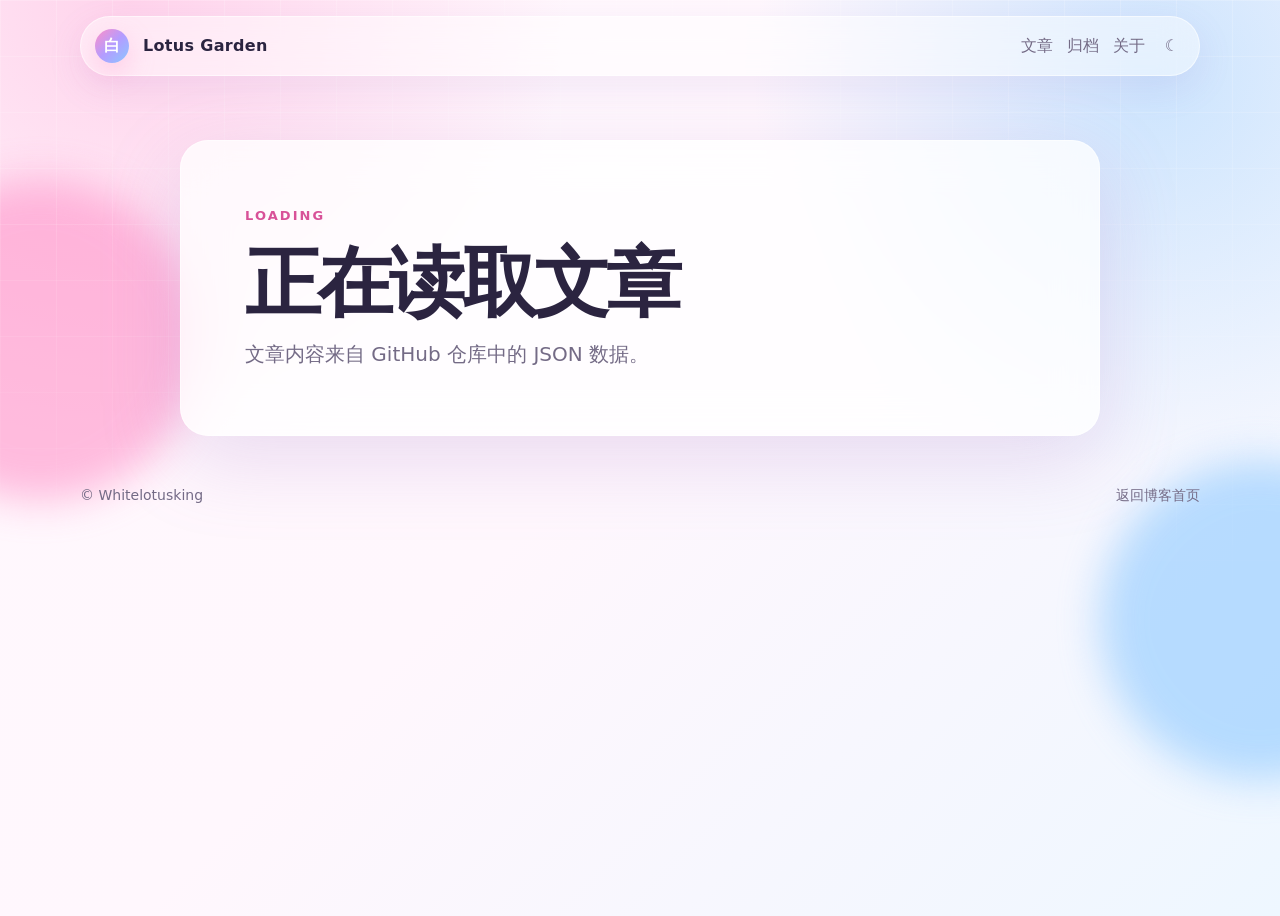
==== anime-blog/post.html @ 6325d036 "Add article detail page" ====
<!doctype html>
<html lang="zh-CN">
<head>
  <meta charset="UTF-8" />
  <meta name="viewport" content="width=device-width, initial-scale=1.0" />
  <title>文章详情 - 白莲的小站</title>
  <meta name="description" content="白莲的小站文章详情页。" />
  <link rel="stylesheet" href="./assets/styles.css" />
  <link rel="stylesheet" href="./assets/blog-core.css" />
</head>
<body>
  <div class="bg-orb orb-a"></div>
  <div class="bg-orb orb-b"></div>
  <div class="sakura-layer" aria-hidden="true">
    <span>✦</span><span>❀</span><span>✧</span><span>❀</span><span>✦</span>
  </div>

  <header class="site-header">
    <a class="brand" href="./" aria-label="返回博客首页">
      <span class="brand-mark">白</span>
      <span>Lotus Garden</span>
    </a>
    <nav class="nav">
      <a href="./#posts">文章</a>
      <a href="./#archive">归档</a>
      <a href="./#about">关于</a>
      <button id="theme-toggle" type="button" aria-label="切换主题">☾</button>
    </nav>
  </header>

  <main class="article-main">
    <article class="glass article-shell" id="article-root">
      <p class="eyebrow">Loading</p>
      <h1 class="article-title">正在读取文章</h1>
      <p class="article-summary">文章内容来自 GitHub 仓库中的 JSON 数据。</p>
    </article>

    <section class="section" id="related-section" hidden>
      <div class="section-head">
        <p class="eyebrow">Related</p>
        <h2>相关文章</h2>
      </div>
      <div class="related-list" id="related-list"></div>
    </section>
  </main>

  <footer class="footer">
    <span>© <span id="year"></span> Whitelotusking</span>
    <span><a href="./">返回博客首页</a></span>
  </footer>

  <script src="./assets/post.js"></script>
</body>
</html>
---- anime-blog/assets/styles.css ----
:root {
  color-scheme: light;
  --bg: #fff7fd;
  --paper: rgba(255, 255, 255, 0.76);
  --paper-strong: rgba(255, 255, 255, 0.92);
  --ink: #2b2440;
  --muted: #746b86;
  --line: rgba(255, 255, 255, 0.56);
  --pink: #ff8fc7;
  --blue: #8ac7ff;
  --purple: #b49cff;
  --shadow: 0 24px 80px rgba(159, 115, 194, 0.22);
  --radius: 28px;
}

[data-theme="dark"] {
  color-scheme: dark;
  --bg: #161326;
  --paper: rgba(35, 30, 54, 0.72);
  --paper-strong: rgba(42, 36, 66, 0.92);
  --ink: #fff6ff;
  --muted: #c8bdd8;
  --line: rgba(255, 255, 255, 0.12);
  --pink: #ff9ed6;
  --blue: #92d0ff;
  --purple: #c4a8ff;
  --shadow: 0 24px 80px rgba(0, 0, 0, 0.36);
}

* {
  box-sizing: border-box;
}

html {
  scroll-behavior: smooth;
}

body {
  margin: 0;
  min-height: 100vh;
  overflow-x: hidden;
  background:
    radial-gradient(circle at 10% 0%, rgba(255, 160, 211, 0.42), transparent 30%),
    radial-gradient(circle at 90% 8%, rgba(136, 202, 255, 0.42), transparent 28%),
    linear-gradient(135deg, #fff8fd 0%, var(--bg) 48%, #eef7ff 100%);
  color: var(--ink);
  font-family: ui-rounded, "SF Pro Rounded", "Noto Sans SC", "PingFang SC", "Microsoft YaHei", system-ui, sans-serif;
  line-height: 1.7;
}

[data-theme="dark"] body {
  background:
    radial-gradient(circle at 10% 0%, rgba(255, 160, 211, 0.22), transparent 30%),
    radial-gradient(circle at 90% 8%, rgba(136, 202, 255, 0.2), transparent 28%),
    linear-gradient(135deg, #161326 0%, #19172d 48%, #111e2d 100%);
}

body::before {
  content: "";
  position: fixed;
  inset: 0;
  pointer-events: none;
  background-image:
    linear-gradient(rgba(255, 255, 255, 0.24) 1px, transparent 1px),
    linear-gradient(90deg, rgba(255, 255, 255, 0.24) 1px, transparent 1px);
  background-size: 56px 56px;
  mask-image: linear-gradient(to bottom, rgba(0, 0, 0, 0.8), transparent 70%);
}

a {
  color: inherit;
  text-decoration: none;
}

code {
  padding: 2px 7px;
  border-radius: 999px;
  background: rgba(255, 143, 199, 0.14);
  color: #d85198;
}

.site-header {
  position: sticky;
  top: 16px;
  z-index: 10;
  width: min(1120px, calc(100% - 32px));
  margin: 16px auto 0;
  padding: 12px 14px;
  display: flex;
  align-items: center;
  justify-content: space-between;
  gap: 16px;
  border: 1px solid var(--line);
  border-radius: 999px;
  background: rgba(255, 255, 255, 0.46);
  backdrop-filter: blur(18px);
  box-shadow: 0 12px 36px rgba(159, 115, 194, 0.12);
}

[data-theme="dark"] .site-header {
  background: rgba(22, 19, 38, 0.62);
}

.brand,
.nav {
  display: flex;
  align-items: center;
  gap: 14px;
}

.brand {
  font-weight: 800;
  letter-spacing: 0.02em;
}

.brand-mark {
  width: 34px;
  height: 34px;
  display: grid;
  place-items: center;
  border-radius: 50%;
  color: white;
  background: linear-gradient(135deg, var(--pink), var(--purple), var(--blue));
  box-shadow: 0 10px 26px rgba(255, 143, 199, 0.36);
}

.nav a,
.nav button {
  border: 0;
  background: transparent;
  color: var(--muted);
  font: inherit;
  cursor: pointer;
}

.nav a:hover,
.nav button:hover {
  color: var(--ink);
}

main {
  width: min(1120px, calc(100% - 32px));
  margin: 0 auto;
  padding: 64px 0 48px;
}

.hero {
  min-height: 72vh;
  display: grid;
  grid-template-columns: minmax(0, 1.5fr) minmax(280px, 0.75fr);
  align-items: center;
  gap: 24px;
}

.glass {
  border: 1px solid var(--line);
  border-radius: var(--radius);
  background: var(--paper);
  backdrop-filter: blur(22px);
  box-shadow: var(--shadow);
}

.hero-card {
  position: relative;
  min-height: 470px;
  padding: clamp(32px, 7vw, 72px);
  overflow: hidden;
}

.hero-card::before {
  content: "";
  position: absolute;
  inset: auto -15% -35% 35%;
  height: 320px;
  border-radius: 999px;
  background: linear-gradient(135deg, rgba(255, 143, 199, 0.42), rgba(138, 199, 255, 0.46));
  filter: blur(8px);
  transform: rotate(-9deg);
}

.hero-card::after {
  content: "✧";
  position: absolute;
  right: 46px;
  top: 42px;
  font-size: 64px;
  color: rgba(255, 143, 199, 0.72);
}

.eyebrow {
  margin: 0 0 10px;
  color: #d85198;
  font-size: 13px;
  font-weight: 800;
  letter-spacing: 0.16em;
  text-transform: uppercase;
}

h1,
h2,
p {
  position: relative;
}

h1 {
  margin: 0;
  max-width: 780px;
  font-size: clamp(48px, 8vw, 96px);
  line-height: 1.02;
  letter-spacing: -0.06em;
}

.subtitle {
  max-width: 560px;
  margin: 22px 0 0;
  color: var(--muted);
  font-size: clamp(18px, 3vw, 24px);
}

.hero-actions {
  position: relative;
  display: flex;
  flex-wrap: wrap;
  gap: 14px;
  margin-top: 34px;
}

.btn {
  display: inline-flex;
  align-items: center;
  justify-content: center;
  min-height: 46px;
  padding: 0 22px;
  border-radius: 999px;
  font-weight: 800;
}

.btn.primary {
  color: white;
  background: linear-gradient(135deg, var(--pink), var(--purple));
  box-shadow: 0 14px 30px rgba(255, 143, 199, 0.34);
}

.btn.ghost {
  border: 1px solid var(--line);
  background: var(--paper-strong);
}

.profile-card {
  padding: 28px;
  text-align: center;
}

.avatar {
  width: 116px;
  height: 116px;
  margin: 0 auto 18px;
  display: grid;
  place-items: center;
  border-radius: 40% 60% 58% 42%;
  color: white;
  font-size: 64px;
  background:
    radial-gradient(circle at 35% 28%, rgba(255, 255, 255, 0.9), transparent 16%),
    linear-gradient(135deg, var(--pink), var(--purple), var(--blue));
  box-shadow: 0 18px 42px rgba(180, 156, 255, 0.34);
}

.profile-card h2 {
  margin: 0;
  font-size: 28px;
}

.profile-card p {
  margin: 10px 0 0;
  color: var(--muted);
}

.chips {
  display: flex;
  flex-wrap: wrap;
  justify-content: center;
  gap: 8px;
  margin-top: 18px;
}

.chip {
  padding: 6px 10px;
  border-radius: 999px;
  background: rgba(138, 199, 255, 0.16);
  color: var(--muted);
  font-size: 13px;
}

.section {
  margin-top: 42px;
}

.section-head {
  margin-bottom: 18px;
}

.section-head h2,
.info-panel h2 {
  margin: 0;
  font-size: clamp(28px, 5vw, 44px);
  letter-spacing: -0.04em;
}

.post-grid {
  display: grid;
  grid-template-columns: repeat(3, minmax(0, 1fr));
  gap: 18px;
}

.post-card {
  position: relative;
  min-height: 260px;
  padding: 22px;
  overflow: hidden;
  border: 1px solid var(--line);
  border-radius: 24px;
  background: var(--paper-strong);
  box-shadow: 0 18px 42px rgba(159, 115, 194, 0.12);
}

.post-card::before {
  content: "";
  position: absolute;
  inset: 0;
  background: linear-gradient(135deg, var(--cover-a), var(--cover-b));
  opacity: 0.22;
}

.post-card > * {
  position: relative;
}

.post-date {
  color: #d85198;
  font-size: 13px;
  font-weight: 800;
}

.post-card h3 {
  margin: 14px 0 10px;
  font-size: 24px;
  line-height: 1.25;
}

.post-card p {
  color: var(--muted);
}

.post-tags {
  display: flex;
  flex-wrap: wrap;
  gap: 7px;
  margin-top: 18px;
}

.post-tags span {
  padding: 5px 9px;
  border-radius: 999px;
  background: rgba(255, 255, 255, 0.46);
  color: var(--muted);
  font-size: 12px;
}

.split {
  display: grid;
  grid-template-columns: repeat(2, minmax(0, 1fr));
  gap: 18px;
}

.info-panel {
  padding: 28px;
}

.info-panel p:last-child {
  margin: 12px 0 0;
  color: var(--muted);
}

.footer {
  width: min(1120px, calc(100% - 32px));
  margin: 0 auto 36px;
  display: flex;
  justify-content: space-between;
  gap: 16px;
  color: var(--muted);
  font-size: 14px;
}

.bg-orb {
  position: fixed;
  z-index: -1;
  width: 320px;
  height: 320px;
  border-radius: 50%;
  filter: blur(20px);
  opacity: 0.58;
}

.orb-a {
  left: -120px;
  top: 180px;
  background: var(--pink);
}

.orb-b {
  right: -140px;
  bottom: 120px;
  background: var(--blue);
}

.sakura-layer {
  position: fixed;
  inset: 0;
  pointer-events: none;
  overflow: hidden;
  color: rgba(255, 143, 199, 0.72);
}

.sakura-layer span {
  position: absolute;
  top: -32px;
  animation: fall 12s linear infinite;
}

.sakura-layer span:nth-child(1) { left: 12%; animation-delay: 0s; }
.sakura-layer span:nth-child(2) { left: 34%; animation-delay: 3s; }
.sakura-layer span:nth-child(3) { left: 56%; animation-delay: 1.6s; }
.sakura-layer span:nth-child(4) { left: 74%; animation-delay: 5s; }
.sakura-layer span:nth-child(5) { left: 88%; animation-delay: 2.4s; }

@keyframes fall {
  0% { transform: translate3d(0, -40px, 0) rotate(0deg); opacity: 0; }
  10% { opacity: 1; }
  100% { transform: translate3d(-70px, 110vh, 0) rotate(360deg); opacity: 0; }
}

@media (max-width: 860px) {
  .site-header {
    align-items: flex-start;
    border-radius: 24px;
  }

  .brand span:last-child {
    display: none;
  }

  .nav {
    flex-wrap: wrap;
    justify-content: flex-end;
  }

  main {
    padding-top: 34px;
  }

  .hero,
  .split,
  .post-grid {
    grid-template-columns: 1fr;
  }

  .hero-card {
    min-height: auto;
    padding: 34px 24px;
  }

  .footer {
    flex-direction: column;
  }
}
---- anime-blog/assets/blog-core.css ----
.toolbar {
  display: grid;
  grid-template-columns: minmax(220px, 1fr) auto;
  gap: 14px;
  margin-bottom: 20px;
}

.search-box {
  width: 100%;
  min-height: 48px;
  border: 1px solid var(--line);
  border-radius: 999px;
  padding: 0 18px;
  background: var(--paper-strong);
  color: var(--ink);
  font: inherit;
  outline: none;
  box-shadow: 0 12px 30px rgba(159, 115, 194, 0.08);
}

.search-box:focus {
  border-color: rgba(255, 143, 199, 0.72);
  box-shadow: 0 0 0 4px rgba(255, 143, 199, 0.16);
}

.filter-row {
  display: flex;
  flex-wrap: wrap;
  gap: 8px;
  align-items: center;
  justify-content: flex-end;
}

.filter-btn,
.read-more {
  border: 1px solid var(--line);
  border-radius: 999px;
  background: var(--paper-strong);
  color: var(--muted);
  font: inherit;
  font-weight: 800;
  cursor: pointer;
}

.filter-btn {
  min-height: 42px;
  padding: 0 14px;
}

.filter-btn.is-active,
.filter-btn:hover,
.read-more:hover {
  color: white;
  border-color: transparent;
  background: linear-gradient(135deg, var(--pink), var(--purple));
}

.post-card {
  display: flex;
  flex-direction: column;
}

.post-card-link {
  display: flex;
  flex: 1;
  flex-direction: column;
}

.post-meta-line {
  display: flex;
  flex-wrap: wrap;
  gap: 8px;
  align-items: center;
  color: #d85198;
  font-size: 13px;
  font-weight: 800;
}

.post-category {
  padding: 3px 8px;
  border-radius: 999px;
  background: rgba(255, 143, 199, 0.16);
}

.read-more {
  position: relative;
  z-index: 1;
  width: fit-content;
  margin-top: auto;
  padding: 8px 13px;
}

.empty-state {
  grid-column: 1 / -1;
  padding: 28px;
  border: 1px dashed var(--line);
  border-radius: 24px;
  background: var(--paper);
  color: var(--muted);
}

.archive-list {
  display: grid;
  gap: 14px;
}

.archive-group {
  padding: 22px;
  border-radius: 24px;
  border: 1px solid var(--line);
  background: var(--paper-strong);
  box-shadow: 0 18px 42px rgba(159, 115, 194, 0.1);
}

.archive-group h3 {
  margin: 0 0 12px;
  font-size: 22px;
}

.archive-item {
  display: grid;
  grid-template-columns: 120px 1fr auto;
  gap: 12px;
  align-items: center;
  padding: 10px 0;
  border-top: 1px solid var(--line);
}

.archive-item time {
  color: #d85198;
  font-size: 13px;
  font-weight: 800;
}

.archive-item span {
  color: var(--muted);
}

.article-main {
  max-width: 920px;
}

.article-shell {
  padding: clamp(26px, 6vw, 64px);
}

.article-topline {
  display: flex;
  flex-wrap: wrap;
  gap: 10px;
  align-items: center;
  color: #d85198;
  font-size: 13px;
  font-weight: 800;
  letter-spacing: 0.04em;
}

.article-title {
  margin: 16px 0 14px;
  font-size: clamp(40px, 7vw, 76px);
  line-height: 1.05;
  letter-spacing: -0.05em;
}

.article-summary {
  margin: 0;
  color: var(--muted);
  font-size: 20px;
}

.article-body {
  margin-top: 34px;
  color: var(--ink);
  font-size: 18px;
}

.article-body p {
  margin: 0 0 18px;
}

.article-body h2 {
  margin: 34px 0 12px;
  font-size: 30px;
}

.article-body ul {
  margin: 12px 0 20px;
  padding-left: 24px;
}

.article-body li {
  margin: 8px 0;
}

.article-actions {
  display: flex;
  flex-wrap: wrap;
  gap: 12px;
  margin-top: 34px;
}

.related-list {
  display: grid;
  gap: 10px;
  margin-top: 14px;
}

.related-list a {
  display: block;
  padding: 14px 16px;
  border: 1px solid var(--line);
  border-radius: 18px;
  background: var(--paper-strong);
  color: var(--muted);
}

.related-list a:hover {
  color: var(--ink);
  transform: translateY(-1px);
}

@media (max-width: 860px) {
  .toolbar {
    grid-template-columns: 1fr;
  }

  .filter-row {
    justify-content: flex-start;
  }

  .archive-item {
    grid-template-columns: 1fr;
    gap: 4px;
  }
}
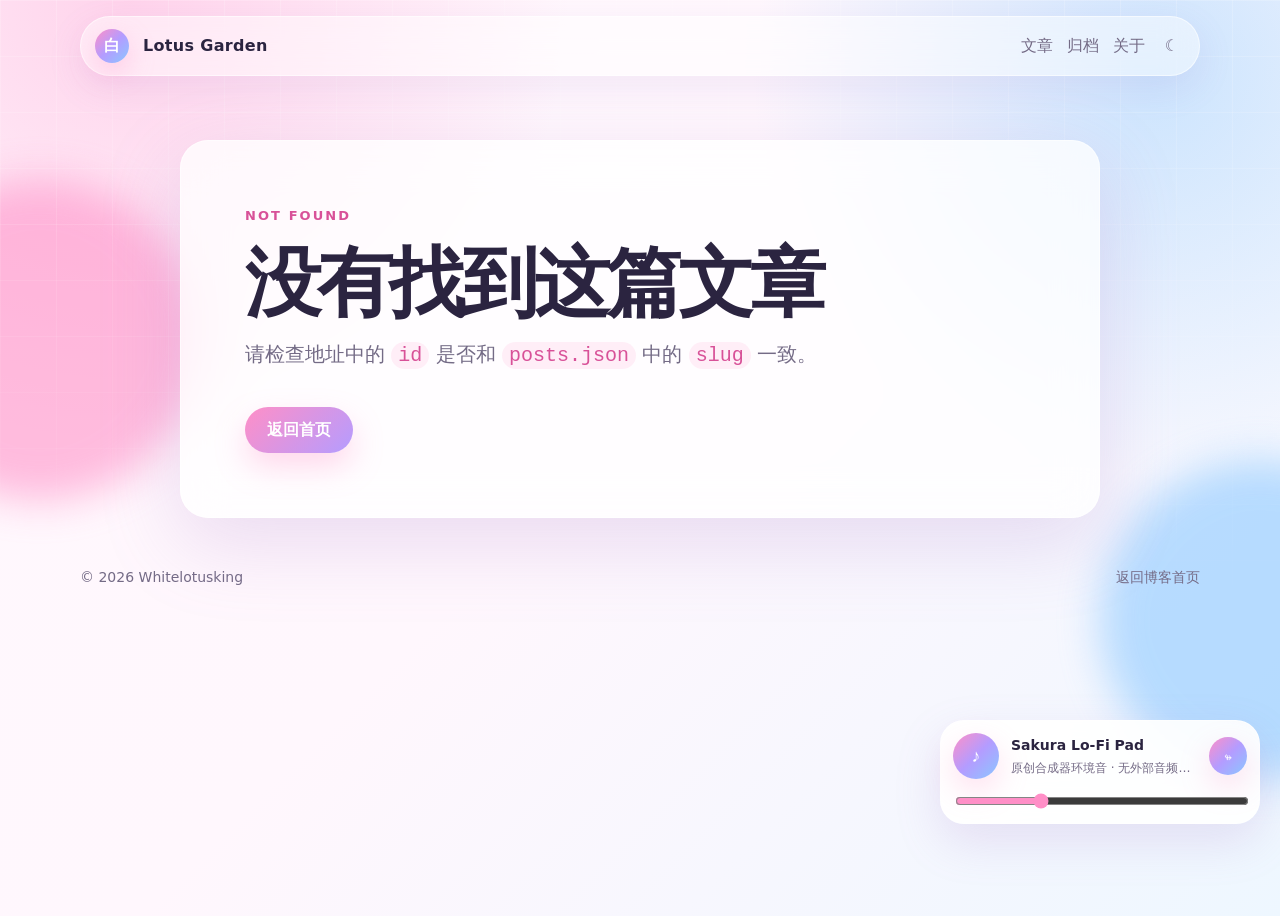
==== commit 084a880a: "Enable stage 2 effects on article pages" ====
--- a/anime-blog/post.html
+++ b/anime-blog/post.html
@@ -7,6 +7,7 @@
   <meta name="description" content="白莲的小站文章详情页。" />
   <link rel="stylesheet" href="./assets/styles.css" />
   <link rel="stylesheet" href="./assets/blog-core.css" />
+  <link rel="stylesheet" href="./assets/effects.css" />
 </head>
 <body>
   <div class="bg-orb orb-a"></div>
@@ -50,5 +51,6 @@
   </footer>
 
   <script src="./assets/post.js"></script>
+  <script src="./assets/effects.js"></script>
 </body>
 </html>
--- a/anime-blog/assets/effects.css
+++ b/anime-blog/assets/effects.css
@@ -0,0 +1,176 @@
+.progress-line {
+  position: fixed;
+  inset: 0 auto auto 0;
+  z-index: 60;
+  width: 0;
+  height: 4px;
+  background: linear-gradient(90deg, var(--pink), var(--purple), var(--blue));
+  box-shadow: 0 0 18px rgba(255, 143, 199, 0.58);
+  transition: width 120ms linear;
+}
+
+.sparkle {
+  position: fixed;
+  z-index: 80;
+  width: 9px;
+  height: 9px;
+  pointer-events: none;
+  border-radius: 50%;
+  background: radial-gradient(circle, #fff 0 20%, var(--pink) 42%, transparent 72%);
+  box-shadow: 0 0 16px rgba(255, 143, 199, 0.78);
+  animation: sparkle-fade 700ms ease-out forwards;
+}
+
+@keyframes sparkle-fade {
+  0% {
+    transform: translate3d(0, 0, 0) scale(1);
+    opacity: 0.95;
+  }
+  100% {
+    transform: translate3d(var(--tx), var(--ty), 0) scale(0);
+    opacity: 0;
+  }
+}
+
+.site-tools {
+  position: fixed;
+  right: 20px;
+  bottom: 20px;
+  z-index: 50;
+  display: grid;
+  gap: 12px;
+  width: min(320px, calc(100vw - 40px));
+  pointer-events: none;
+}
+
+.music-widget,
+.back-top {
+  pointer-events: auto;
+}
+
+.music-widget {
+  display: grid;
+  grid-template-columns: auto 1fr auto;
+  gap: 12px;
+  align-items: center;
+  padding: 12px;
+  border: 1px solid var(--line);
+  border-radius: 24px;
+  background: var(--paper-strong);
+  backdrop-filter: blur(18px);
+  box-shadow: 0 18px 46px rgba(159, 115, 194, 0.18);
+}
+
+.music-toggle,
+.track-next,
+.back-top {
+  display: grid;
+  place-items: center;
+  border: 0;
+  border-radius: 50%;
+  color: white;
+  background: linear-gradient(135deg, var(--pink), var(--purple), var(--blue));
+  box-shadow: 0 12px 30px rgba(255, 143, 199, 0.28);
+  cursor: pointer;
+}
+
+.music-toggle {
+  width: 46px;
+  height: 46px;
+  font-size: 18px;
+}
+
+.track-next {
+  width: 38px;
+  height: 38px;
+  font-size: 15px;
+}
+
+.music-meta {
+  min-width: 0;
+}
+
+.music-title {
+  overflow: hidden;
+  color: var(--ink);
+  font-size: 14px;
+  font-weight: 900;
+  text-overflow: ellipsis;
+  white-space: nowrap;
+}
+
+.music-subtitle {
+  overflow: hidden;
+  color: var(--muted);
+  font-size: 12px;
+  text-overflow: ellipsis;
+  white-space: nowrap;
+}
+
+.music-volume {
+  grid-column: 1 / -1;
+  width: 100%;
+  accent-color: #ff8fc7;
+}
+
+.back-top {
+  justify-self: end;
+  width: 44px;
+  height: 44px;
+  opacity: 0;
+  transform: translateY(8px);
+  transition: opacity 180ms ease, transform 180ms ease;
+}
+
+.back-top.is-visible {
+  opacity: 1;
+  transform: translateY(0);
+}
+
+.hero-card,
+.profile-card,
+.post-card,
+.info-panel,
+.article-shell {
+  transition: transform 180ms ease, box-shadow 180ms ease;
+}
+
+.hero-card:hover,
+.profile-card:hover,
+.post-card:hover,
+.info-panel:hover,
+.article-shell:hover {
+  transform: translateY(-3px);
+}
+
+@media (prefers-reduced-motion: reduce) {
+  .sparkle,
+  .sakura-layer span {
+    animation: none !important;
+  }
+
+  .hero-card,
+  .profile-card,
+  .post-card,
+  .info-panel,
+  .article-shell,
+  .back-top {
+    transition: none !important;
+  }
+}
+
+@media (max-width: 640px) {
+  .site-tools {
+    right: 12px;
+    bottom: 12px;
+    width: min(300px, calc(100vw - 24px));
+  }
+
+  .music-widget {
+    grid-template-columns: auto 1fr;
+  }
+
+  .track-next {
+    display: none;
+  }
+}
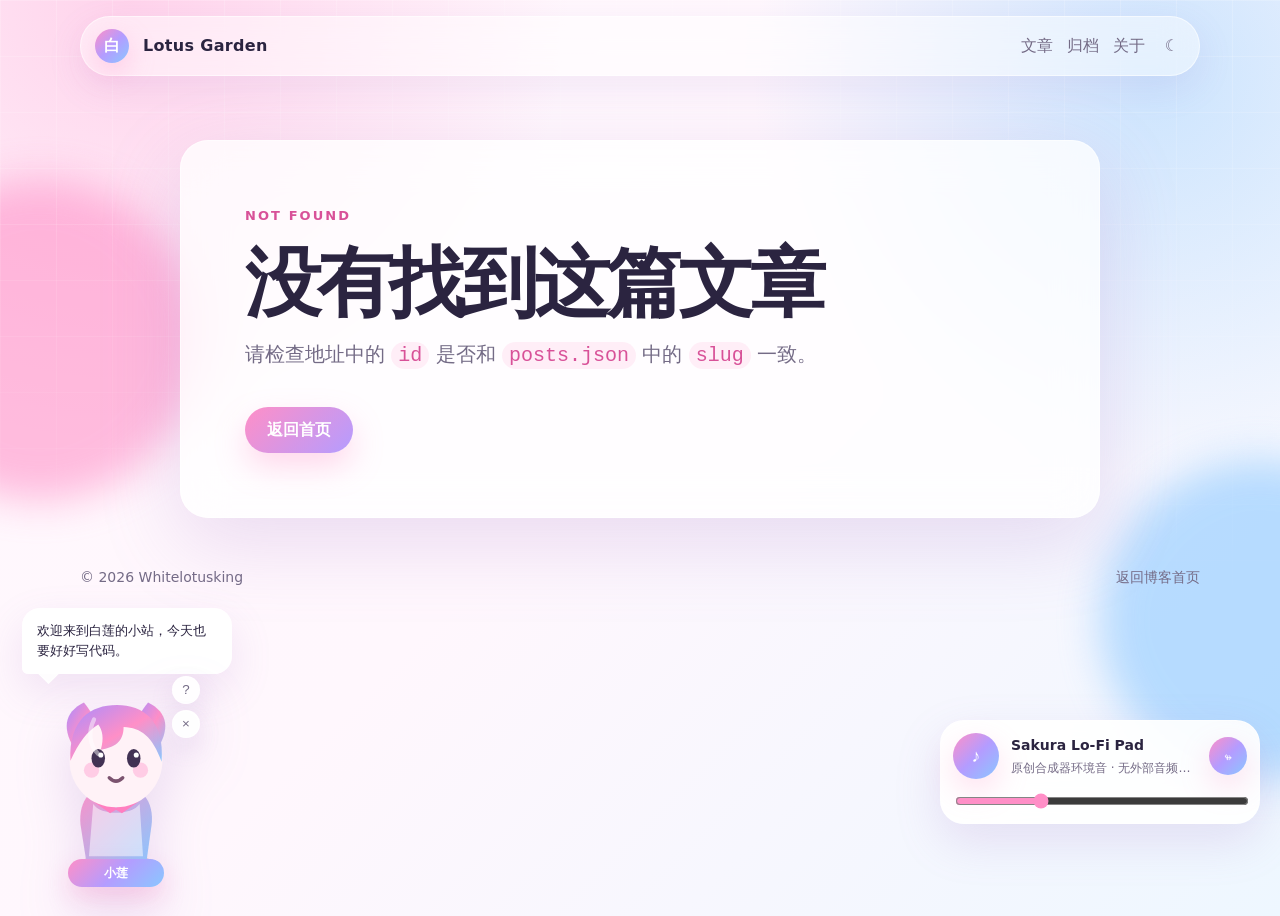
==== commit 1972ff75: "Enable mascot on article pages" ====
--- a/anime-blog/post.html
+++ b/anime-blog/post.html
@@ -8,6 +8,7 @@
   <link rel="stylesheet" href="./assets/styles.css" />
   <link rel="stylesheet" href="./assets/blog-core.css" />
   <link rel="stylesheet" href="./assets/effects.css" />
+  <link rel="stylesheet" href="./assets/mascot.css" />
 </head>
 <body>
   <div class="bg-orb orb-a"></div>
@@ -52,5 +53,6 @@
 
   <script src="./assets/post.js"></script>
   <script src="./assets/effects.js"></script>
+  <script src="./assets/mascot.js"></script>
 </body>
 </html>
--- a/anime-blog/assets/mascot.css
+++ b/anime-blog/assets/mascot.css
@@ -0,0 +1,235 @@
+.mascot-host {
+  position: fixed;
+  left: 22px;
+  bottom: 22px;
+  z-index: 55;
+  width: 210px;
+  user-select: none;
+  touch-action: none;
+}
+
+.mascot-host.is-hidden {
+  display: none;
+}
+
+.mascot-bubble {
+  position: relative;
+  margin-bottom: 10px;
+  padding: 12px 14px;
+  border: 1px solid var(--line);
+  border-radius: 18px 18px 18px 6px;
+  background: var(--paper-strong);
+  color: var(--ink);
+  box-shadow: 0 16px 42px rgba(159, 115, 194, 0.16);
+  backdrop-filter: blur(18px);
+  font-size: 13px;
+  line-height: 1.55;
+  transform-origin: 24px 100%;
+  animation: mascot-pop 260ms ease-out both;
+}
+
+.mascot-bubble::after {
+  content: "";
+  position: absolute;
+  left: 18px;
+  bottom: -8px;
+  width: 14px;
+  height: 14px;
+  border-right: 1px solid var(--line);
+  border-bottom: 1px solid var(--line);
+  background: var(--paper-strong);
+  transform: rotate(45deg);
+}
+
+.mascot-card {
+  position: relative;
+  width: 152px;
+  margin-left: 18px;
+  cursor: grab;
+  filter: drop-shadow(0 24px 26px rgba(159, 115, 194, 0.22));
+}
+
+.mascot-card:active {
+  cursor: grabbing;
+}
+
+.mascot-nameplate {
+  position: absolute;
+  left: 50%;
+  bottom: -9px;
+  z-index: 3;
+  min-width: 96px;
+  padding: 4px 10px;
+  border-radius: 999px;
+  background: linear-gradient(135deg, var(--pink), var(--purple), var(--blue));
+  color: white;
+  font-size: 12px;
+  font-weight: 900;
+  text-align: center;
+  transform: translateX(-50%);
+  box-shadow: 0 10px 24px rgba(255, 143, 199, 0.32);
+}
+
+.mascot-actions {
+  position: absolute;
+  right: -8px;
+  top: -8px;
+  z-index: 4;
+  display: grid;
+  gap: 6px;
+}
+
+.mascot-action {
+  width: 28px;
+  height: 28px;
+  border: 1px solid var(--line);
+  border-radius: 50%;
+  background: var(--paper-strong);
+  color: var(--muted);
+  cursor: pointer;
+  box-shadow: 0 10px 24px rgba(159, 115, 194, 0.14);
+}
+
+.mascot-action:hover {
+  color: white;
+  border-color: transparent;
+  background: linear-gradient(135deg, var(--pink), var(--purple));
+}
+
+.mascot-svg {
+  display: block;
+  width: 152px;
+  height: auto;
+  transform-origin: 50% 100%;
+  animation: mascot-idle 4.6s ease-in-out infinite;
+}
+
+.mascot-hair,
+.mascot-body,
+.mascot-face,
+.mascot-ear,
+.mascot-ribbon,
+.mascot-shadow,
+.mascot-eye,
+.mascot-mouth,
+.mascot-cheek {
+  transform-box: fill-box;
+  transform-origin: center;
+}
+
+.mascot-eye {
+  transform: translate(var(--eye-x, 0px), var(--eye-y, 0px));
+  transition: transform 120ms ease;
+}
+
+.mascot-ribbon {
+  animation: mascot-ribbon 3.2s ease-in-out infinite;
+}
+
+.mascot-ear.left {
+  animation: mascot-ear-left 4s ease-in-out infinite;
+}
+
+.mascot-ear.right {
+  animation: mascot-ear-right 4.4s ease-in-out infinite;
+}
+
+.mascot-shadow {
+  animation: mascot-shadow 4.6s ease-in-out infinite;
+}
+
+.mascot-summon {
+  position: fixed;
+  left: 18px;
+  bottom: 20px;
+  z-index: 54;
+  display: none;
+  min-height: 42px;
+  padding: 0 14px;
+  border: 0;
+  border-radius: 999px;
+  color: white;
+  background: linear-gradient(135deg, var(--pink), var(--purple), var(--blue));
+  box-shadow: 0 16px 38px rgba(255, 143, 199, 0.28);
+  cursor: pointer;
+  font: inherit;
+  font-weight: 900;
+}
+
+.mascot-summon.is-visible {
+  display: inline-flex;
+  align-items: center;
+  gap: 8px;
+}
+
+@keyframes mascot-pop {
+  0% { opacity: 0; transform: translateY(8px) scale(0.96); }
+  100% { opacity: 1; transform: translateY(0) scale(1); }
+}
+
+@keyframes mascot-idle {
+  0%, 100% { transform: translateY(0) rotate(-1deg); }
+  50% { transform: translateY(-6px) rotate(1deg); }
+}
+
+@keyframes mascot-ribbon {
+  0%, 100% { transform: rotate(-4deg); }
+  50% { transform: rotate(5deg); }
+}
+
+@keyframes mascot-ear-left {
+  0%, 100% { transform: rotate(-2deg); }
+  50% { transform: rotate(5deg); }
+}
+
+@keyframes mascot-ear-right {
+  0%, 100% { transform: rotate(2deg); }
+  50% { transform: rotate(-5deg); }
+}
+
+@keyframes mascot-shadow {
+  0%, 100% { transform: scaleX(1); opacity: 0.28; }
+  50% { transform: scaleX(0.82); opacity: 0.18; }
+}
+
+@media (prefers-reduced-motion: reduce) {
+  .mascot-svg,
+  .mascot-ribbon,
+  .mascot-ear,
+  .mascot-shadow,
+  .mascot-bubble {
+    animation: none !important;
+  }
+
+  .mascot-eye {
+    transition: none !important;
+  }
+}
+
+@media (max-width: 760px) {
+  .mascot-host {
+    left: 12px;
+    bottom: 84px;
+    width: 156px;
+  }
+
+  .mascot-card {
+    width: 110px;
+    margin-left: 8px;
+  }
+
+  .mascot-svg {
+    width: 110px;
+  }
+
+  .mascot-bubble {
+    max-width: 156px;
+    padding: 9px 10px;
+    font-size: 12px;
+  }
+
+  .mascot-nameplate {
+    min-width: 78px;
+    font-size: 11px;
+  }
+}
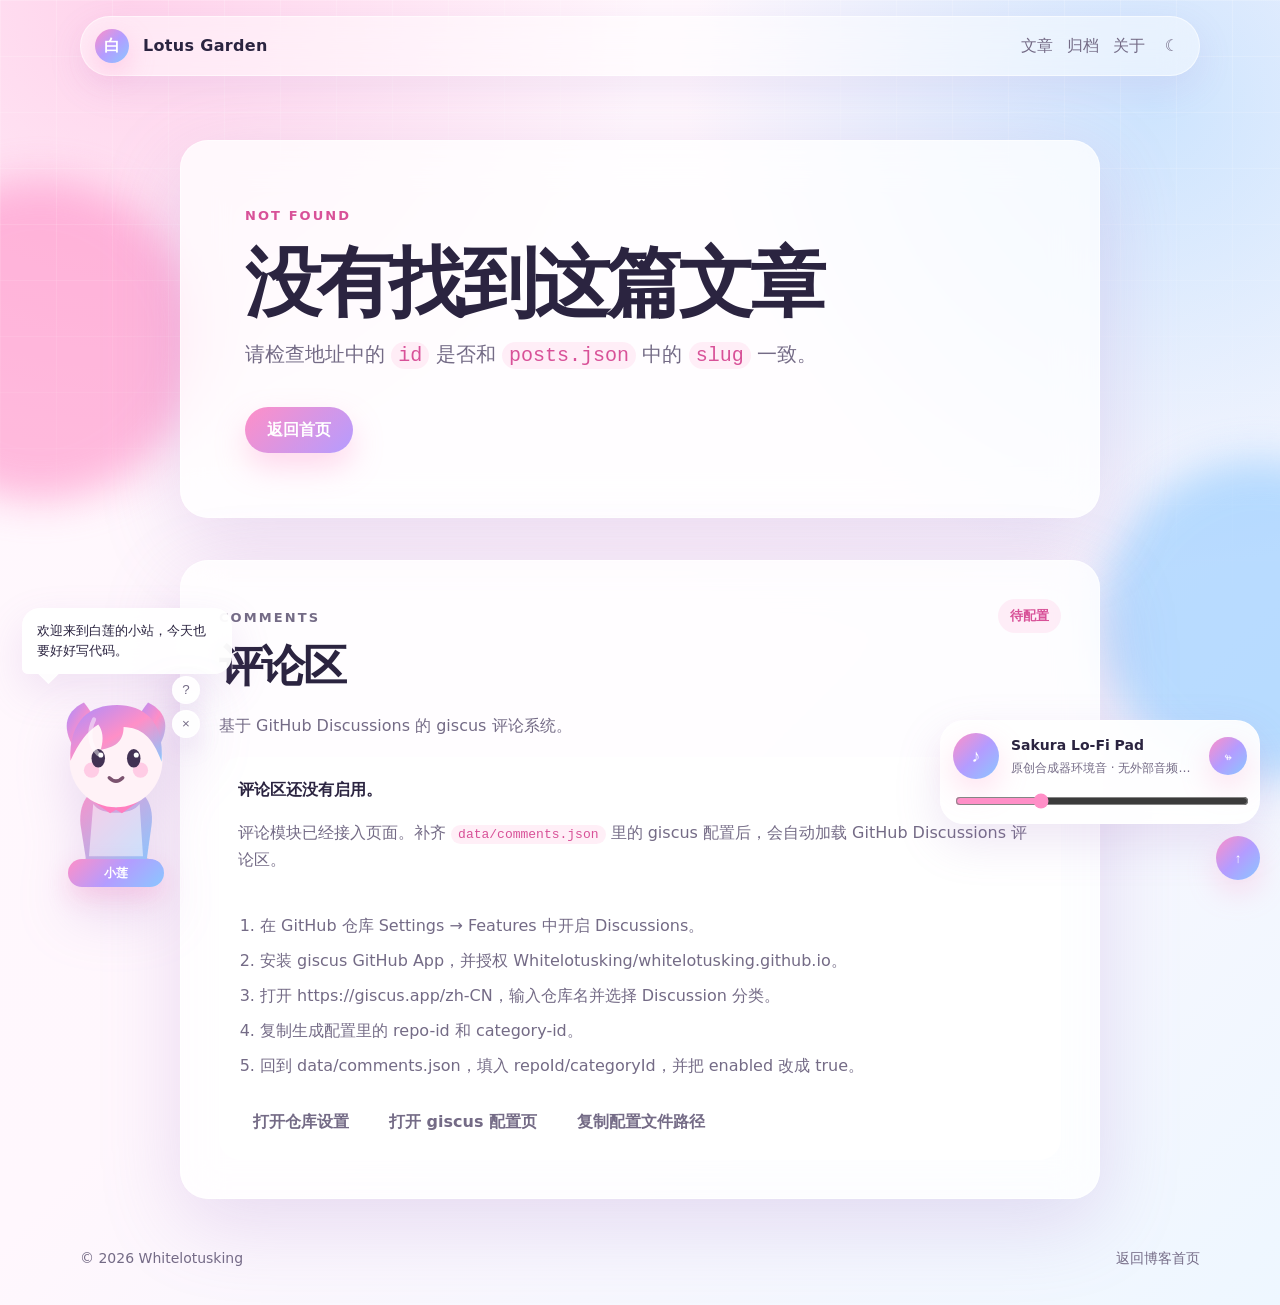
==== commit c5c0123c: "Add comments section to article pages" ====
--- a/anime-blog/post.html
+++ b/anime-blog/post.html
@@ -9,6 +9,7 @@
   <link rel="stylesheet" href="./assets/blog-core.css" />
   <link rel="stylesheet" href="./assets/effects.css" />
   <link rel="stylesheet" href="./assets/mascot.css" />
+  <link rel="stylesheet" href="./assets/comments.css" />
 </head>
 <body>
   <div class="bg-orb orb-a"></div>
@@ -44,6 +45,20 @@
       </div>
       <div class="related-list" id="related-list"></div>
     </section>
+
+    <section class="comments-section" id="comments" aria-labelledby="comments-title">
+      <div class="comments-card">
+        <div class="comments-head">
+          <div>
+            <p class="eyebrow">Comments</p>
+            <h2 id="comments-title">评论区</h2>
+            <p>基于 GitHub Discussions 的 giscus 评论系统。</p>
+          </div>
+          <span class="comments-status" id="comments-status">检查配置</span>
+        </div>
+        <div id="comments-root"></div>
+      </div>
+    </section>
   </main>
 
   <footer class="footer">
@@ -54,5 +69,6 @@
   <script src="./assets/post.js"></script>
   <script src="./assets/effects.js"></script>
   <script src="./assets/mascot.js"></script>
+  <script src="./assets/comments.js"></script>
 </body>
 </html>
--- a/anime-blog/assets/comments.css
+++ b/anime-blog/assets/comments.css
@@ -0,0 +1,115 @@
+.comments-section {
+  margin-top: 42px;
+}
+
+.comments-card {
+  padding: clamp(22px, 5vw, 38px);
+  border: 1px solid var(--line);
+  border-radius: var(--radius);
+  background: var(--paper);
+  backdrop-filter: blur(22px);
+  box-shadow: var(--shadow);
+}
+
+.comments-head {
+  display: flex;
+  gap: 16px;
+  align-items: flex-start;
+  justify-content: space-between;
+  margin-bottom: 18px;
+}
+
+.comments-head h2 {
+  margin: 0;
+  font-size: clamp(28px, 5vw, 44px);
+  letter-spacing: -0.04em;
+}
+
+.comments-head p {
+  margin: 8px 0 0;
+  color: var(--muted);
+}
+
+.comments-status {
+  display: inline-flex;
+  align-items: center;
+  gap: 8px;
+  min-height: 34px;
+  padding: 0 12px;
+  border-radius: 999px;
+  background: rgba(255, 143, 199, 0.14);
+  color: #d85198;
+  font-size: 13px;
+  font-weight: 900;
+  white-space: nowrap;
+}
+
+.comments-placeholder {
+  display: grid;
+  gap: 14px;
+  padding: 18px;
+  border: 1px dashed var(--line);
+  border-radius: 22px;
+  background: var(--paper-strong);
+  color: var(--muted);
+}
+
+.comments-placeholder strong {
+  color: var(--ink);
+}
+
+.comments-steps {
+  margin: 0;
+  padding-left: 22px;
+}
+
+.comments-steps li {
+  margin: 8px 0;
+}
+
+.comments-actions {
+  display: flex;
+  flex-wrap: wrap;
+  gap: 10px;
+}
+
+.comments-actions a,
+.comments-actions button {
+  display: inline-flex;
+  align-items: center;
+  justify-content: center;
+  min-height: 40px;
+  padding: 0 14px;
+  border: 1px solid var(--line);
+  border-radius: 999px;
+  background: var(--paper-strong);
+  color: var(--muted);
+  font: inherit;
+  font-weight: 900;
+  cursor: pointer;
+}
+
+.comments-actions a:hover,
+.comments-actions button:hover {
+  color: white;
+  border-color: transparent;
+  background: linear-gradient(135deg, var(--pink), var(--purple));
+}
+
+.giscus {
+  margin-top: 12px;
+}
+
+.giscus-frame {
+  border-radius: 18px;
+}
+
+@media (max-width: 760px) {
+  .comments-head {
+    display: block;
+  }
+
+  .comments-status {
+    margin-top: 12px;
+  }
+}
